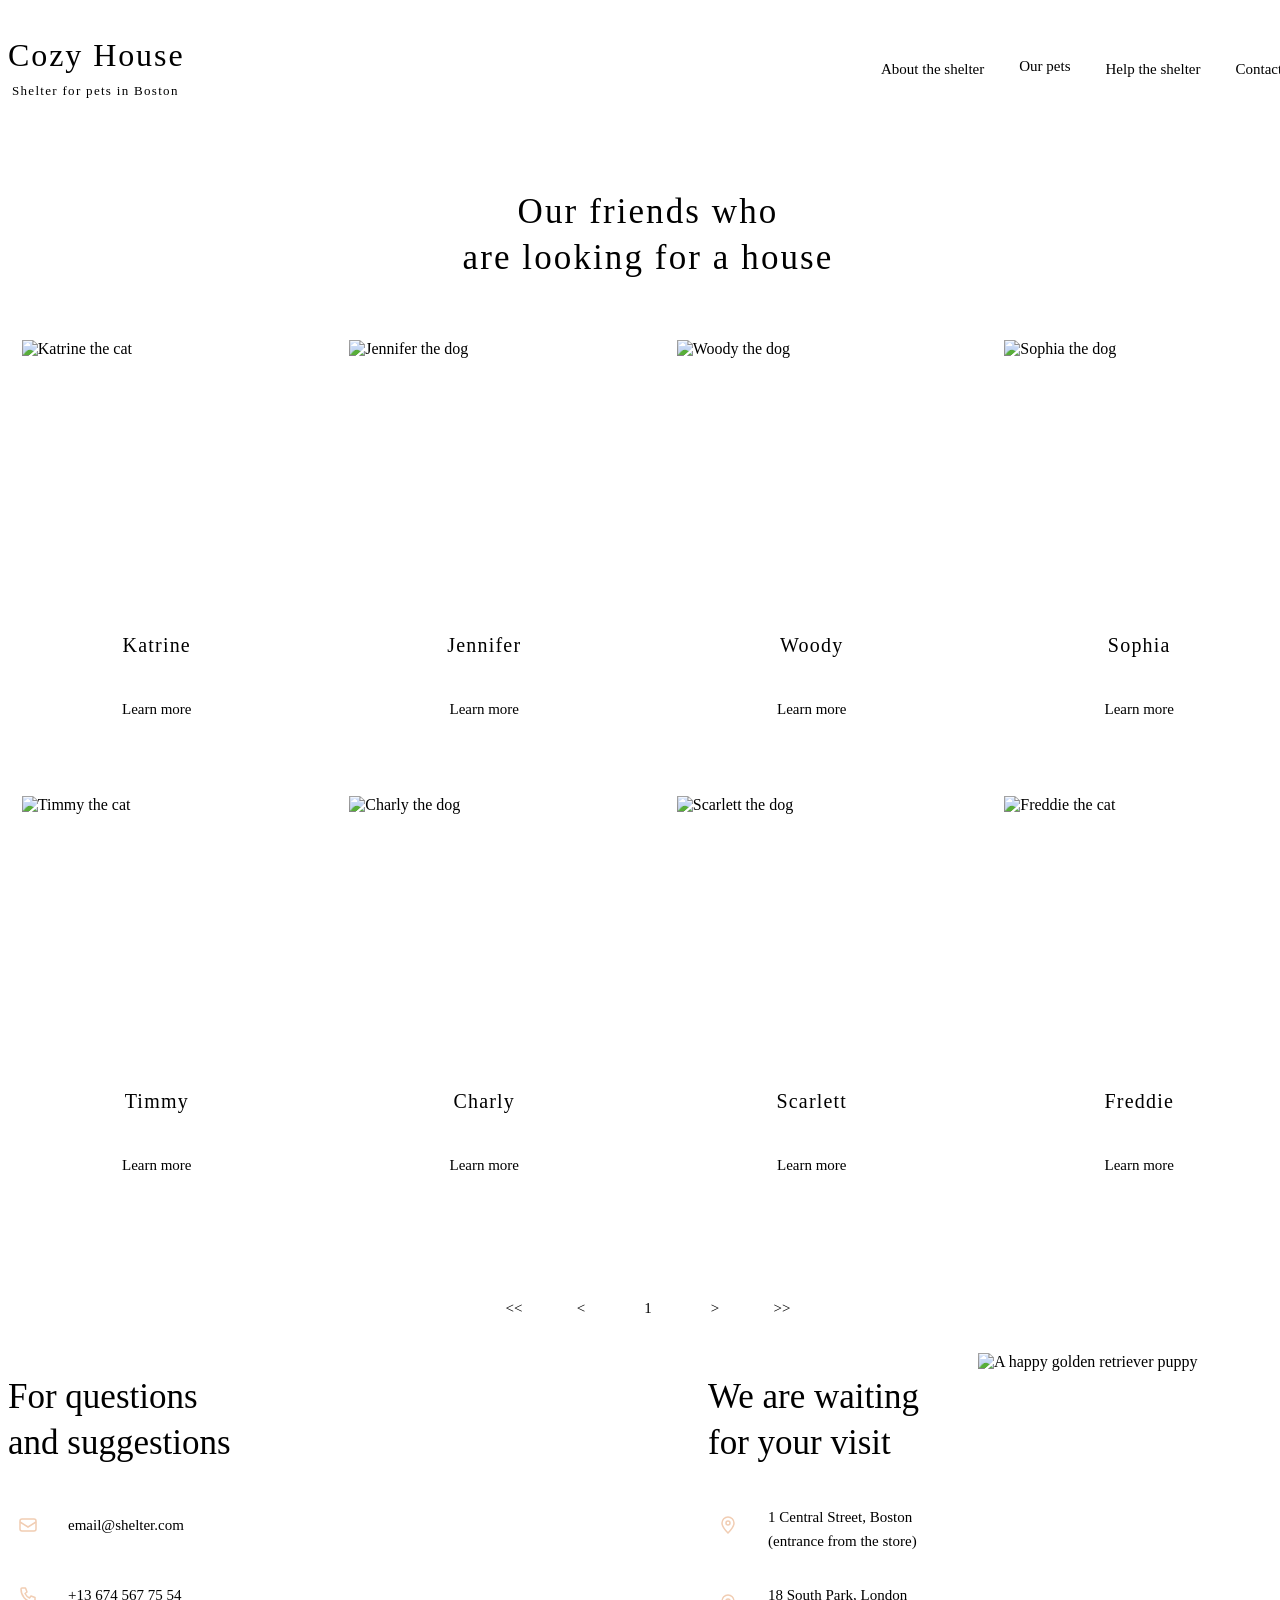
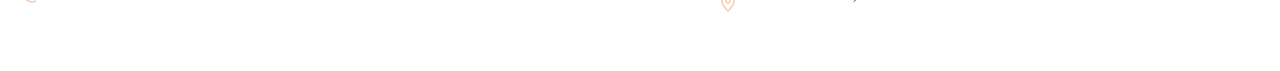
==== pets.html @ 07559bda "add main page and styles" ====
<!DOCTYPE html>
<html lang="en">
<head>
    <meta charset="UTF-8">
    <meta name="viewport" content="width=device-width, initial-scale=1.0">
    <title>Our Pets — Cozy House Shelter</title>
    <link rel="icon" type="image/svg+xml" href="favicon/favicon.svg">
    <link rel="stylesheet" href="css/main.css">
    <link rel="stylesheet" href="css/pets-page.css">
</head>
<body class="pets-page">

    <!-- HEADER (light style, static) -->
    <header class="header header--light header--static" id="top">
        <div class="container header__container">
            <a href="index.html" class="logo" aria-label="Cozy House — home">
                <span class="logo__title">Cozy House</span>
                <span class="logo__subtitle">Shelter for pets in Boston</span>
            </a>
            <nav>
                <ul class="nav__list">
                    <li><a href="index.html" class="nav__link">About the shelter</a></li>
                    <li><a href="#" class="nav__link nav__link--active" aria-current="page">Our pets</a></li>
                    <li><a href="index.html#help" class="nav__link">Help the shelter</a></li>
                    <li><a href="#footer" class="nav__link">Contacts</a></li>
                </ul>
            </nav>
        </div>
    </header>

    <main>

        <!-- OUR FRIENDS (grid + pagination) -->
        <section class="friends friends--page" id="friends">
            <div class="container">
                <h1 class="friends__title">Our friends who<br>are looking for a house</h1>

                <div class="friends__grid">

                    <div class="card">
                        <div class="card__image">
                            <img src="img/animals/katrine.png" alt="Katrine the cat" width="270" height="270">
                        </div>
                        <div class="card__body">
                            <h2 class="card__name">Katrine</h2>
                            <button class="btn card__btn" type="button">Learn more</button>
                        </div>
                    </div>

                    <div class="card">
                        <div class="card__image">
                            <img src="img/animals/jennifer.png" alt="Jennifer the dog" width="270" height="270">
                        </div>
                        <div class="card__body">
                            <h2 class="card__name">Jennifer</h2>
                            <button class="btn card__btn" type="button">Learn more</button>
                        </div>
                    </div>

                    <div class="card">
                        <div class="card__image">
                            <img src="img/animals/woody.png" alt="Woody the dog" width="270" height="270">
                        </div>
                        <div class="card__body">
                            <h2 class="card__name">Woody</h2>
                            <button class="btn card__btn" type="button">Learn more</button>
                        </div>
                    </div>

                    <div class="card">
                        <div class="card__image">
                            <img src="img/animals/sophia.png" alt="Sophia the dog" width="270" height="270">
                        </div>
                        <div class="card__body">
                            <h2 class="card__name">Sophia</h2>
                            <button class="btn card__btn" type="button">Learn more</button>
                        </div>
                    </div>

                    <div class="card">
                        <div class="card__image">
                            <img src="img/animals/timmy.png" alt="Timmy the cat" width="270" height="270">
                        </div>
                        <div class="card__body">
                            <h2 class="card__name">Timmy</h2>
                            <button class="btn card__btn" type="button">Learn more</button>
                        </div>
                    </div>

                    <div class="card">
                        <div class="card__image">
                            <img src="img/animals/charly.png" alt="Charly the dog" width="270" height="270">
                        </div>
                        <div class="card__body">
                            <h2 class="card__name">Charly</h2>
                            <button class="btn card__btn" type="button">Learn more</button>
                        </div>
                    </div>

                    <div class="card">
                        <div class="card__image">
                            <img src="img/animals/scarlett.png" alt="Scarlett the dog" width="270" height="270">
                        </div>
                        <div class="card__body">
                            <h2 class="card__name">Scarlett</h2>
                            <button class="btn card__btn" type="button">Learn more</button>
                        </div>
                    </div>

                    <div class="card">
                        <div class="card__image">
                            <img src="img/animals/freddie.png" alt="Freddie the cat" width="270" height="270">
                        </div>
                        <div class="card__body">
                            <h2 class="card__name">Freddie</h2>
                            <button class="btn card__btn" type="button">Learn more</button>
                        </div>
                    </div>

                </div>

                <!-- PAGINATION -->
                <div class="pagination" role="navigation" aria-label="Pagination">
                    <button class="pagination__btn pagination__btn--disabled" type="button" aria-label="First page">&lt;&lt;</button>
                    <button class="pagination__btn pagination__btn--disabled" type="button" aria-label="Previous page">&lt;</button>
                    <button class="pagination__btn pagination__btn--active" type="button" aria-label="Page 1" aria-current="page">1</button>
                    <button class="pagination__btn" type="button" aria-label="Next page">&gt;</button>
                    <button class="pagination__btn" type="button" aria-label="Last page">&gt;&gt;</button>
                </div>

            </div>
        </section>

    </main>

    <!-- FOOTER -->
    <footer class="footer" id="footer">
        <div class="container footer__container">

            <div class="footer__section">
                <h2 class="footer__title">For questions<br>and suggestions</h2>
                <div class="footer__contacts">
                    <a href="mailto:email@shelter.com" class="footer__contact">
                        <span class="footer__contact-icon">
                            <svg viewBox="0 0 20 20" fill="none" xmlns="http://www.w3.org/2000/svg" aria-hidden="true">
                                <rect x="2" y="4" width="16" height="12" rx="2" stroke="#F1CDB3" stroke-width="1.5"/>
                                <path d="M2 7l8 5 8-5" stroke="#F1CDB3" stroke-width="1.5"/>
                            </svg>
                        </span>
                        <span class="footer__contact-text">email@shelter.com</span>
                    </a>
                    <a href="tel:+136745677554" class="footer__contact">
                        <span class="footer__contact-icon">
                            <svg viewBox="0 0 20 20" fill="none" xmlns="http://www.w3.org/2000/svg" aria-hidden="true">
                                <path d="M4 3h3.5l1.5 4-2 1.5c1 2 2.5 3.5 4.5 4.5L13 11l4 1.5V16c0 .5-.5 1-1 1C7 17 3 10 3 4c0-.5.5-1 1-1z" stroke="#F1CDB3" stroke-width="1.5" stroke-linejoin="round"/>
                            </svg>
                        </span>
                        <span class="footer__contact-text">+13 674 567 75 54</span>
                    </a>
                </div>
            </div>

            <div class="footer__section">
                <h2 class="footer__title">We are waiting<br>for your visit</h2>
                <div class="footer__locations">
                    <a href="https://maps.google.com/?q=1+Central+Street+Boston" target="_blank" rel="noopener noreferrer" class="footer__location">
                        <span class="footer__contact-icon">
                            <svg viewBox="0 0 20 20" fill="none" xmlns="http://www.w3.org/2000/svg" aria-hidden="true">
                                <path d="M10 2a6 6 0 0 1 6 6c0 4-6 10-6 10S4 12 4 8a6 6 0 0 1 6-6z" stroke="#F1CDB3" stroke-width="1.5"/>
                                <circle cx="10" cy="8" r="2" stroke="#F1CDB3" stroke-width="1.5"/>
                            </svg>
                        </span>
                        <span class="footer__contact-text">1 Central Street, Boston<br>(entrance from the store)</span>
                    </a>
                    <a href="https://maps.google.com/?q=18+South+Park+London" target="_blank" rel="noopener noreferrer" class="footer__location">
                        <span class="footer__contact-icon">
                            <svg viewBox="0 0 20 20" fill="none" xmlns="http://www.w3.org/2000/svg" aria-hidden="true">
                                <path d="M10 2a6 6 0 0 1 6 6c0 4-6 10-6 10S4 12 4 8a6 6 0 0 1 6-6z" stroke="#F1CDB3" stroke-width="1.5"/>
                                <circle cx="10" cy="8" r="2" stroke="#F1CDB3" stroke-width="1.5"/>
                            </svg>
                        </span>
                        <span class="footer__contact-text">18 South Park, London</span>
                    </a>
                </div>
            </div>

        </div>

        <div class="footer__image">
            <img src="img/animals/footer-dog.png" alt="A happy golden retriever puppy" width="310" height="310">
        </div>
    </footer>

    <script src="js/main.js"></script>
</body>
</html>
---- css/main.css ----
@import url("libs/normalize.css");
@import url("libs/variables.css");
@import url("blocks/header.css");
@import url("blocks/footer.css");
@import url("blocks/about.css");
@import url("blocks/promo.css");
@import url("blocks/help.css");
@import url("blocks/pets.css");

/* Base */
*,
*::before,
*::after {
    box-sizing: border-box;
}

body {
    font-family: var(--font-family);
    background-color: var(--color-light-xl);
    color: var(--color-dark-xl);
    min-width: 1280px;
}

.container {
    width: var(--container-width);
    margin: 0 auto;
    padding: 0 var(--container-padding);
}

img {
    display: block;
    max-width: 100%;
}

a {
    text-decoration: none;
    color: inherit;
}

ul {
    list-style: none;
    margin: 0;
    padding: 0;
}

h1, h2, h3, h4, h5, h6 {
    margin: 0;
}

p {
    margin: 0;
}

.btn {
    display: inline-flex;
    align-items: center;
    justify-content: center;
    padding: 15px 45px;
    border-radius: 100px;
    border: 2px solid var(--color-primary);
    background-color: transparent;
    font-family: var(--font-family);
    font-size: 15px;
    line-height: 160%;
    color: var(--color-dark-xl);
    cursor: pointer;
    transition: background-color 0.3s, color 0.3s;
    white-space: nowrap;
}

.btn:hover {
    background-color: var(--color-primary-light);
}

.btn:active {
    background-color: var(--color-primary);
}

.btn--filled {
    background-color: var(--color-primary);
    color: var(--color-dark-xl);
}

.btn--filled:hover {
    background-color: var(--color-primary-light);
}

.btn--filled:active {
    background-color: var(--color-primary);
}
---- css/pets-page.css ----
/* Pets page: header is static, not fixed */
.header--static {
    position: static;
    top: auto;
    background-color: var(--color-light-xl);
    padding: 30px 0;
    border-bottom: 1px solid var(--color-light-l);
}

/* On pets page logo subtitle is dark */
.header--static .logo__subtitle {
    color: var(--color-dark-l);
}

/* Friends section top padding adjusted (no offset for fixed header) */
.friends--page {
    padding-top: 60px;
}

/* 4-column grid for pets page */
.friends__grid .card {
    width: 100%;
}
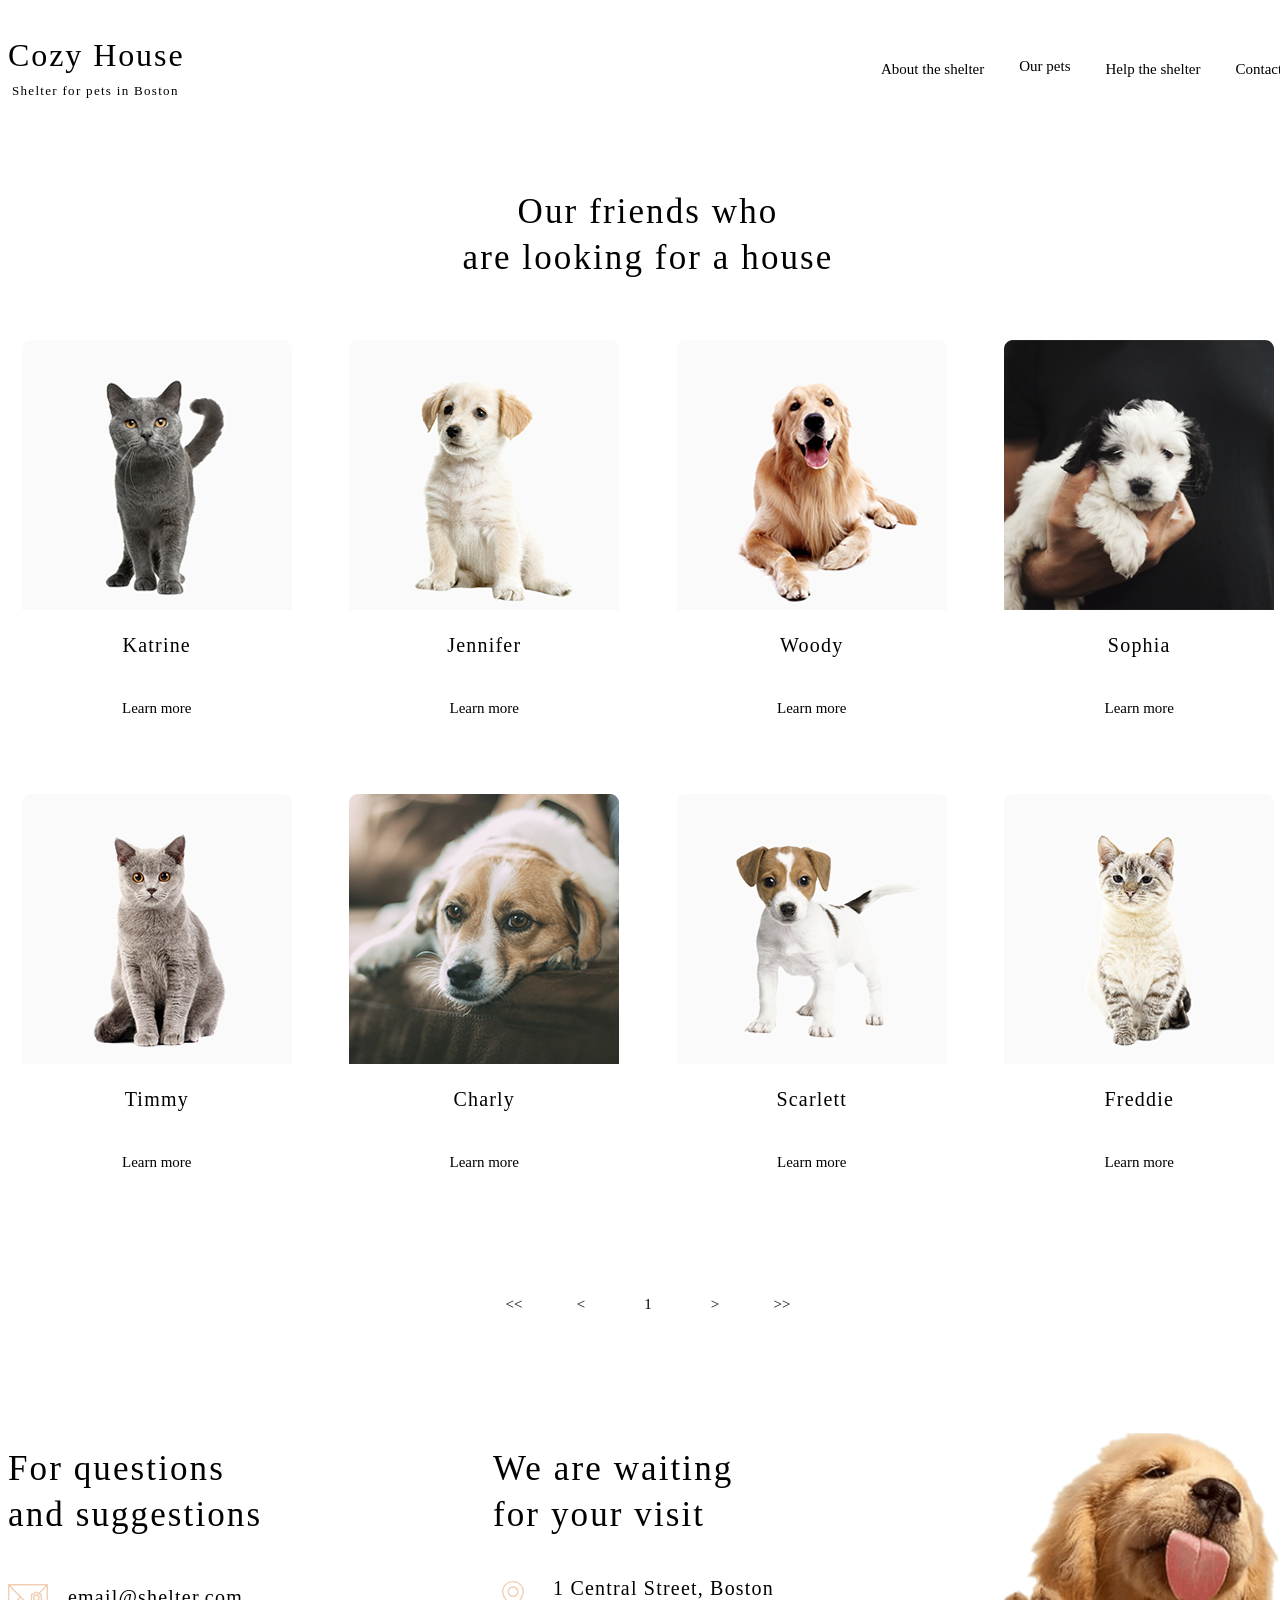
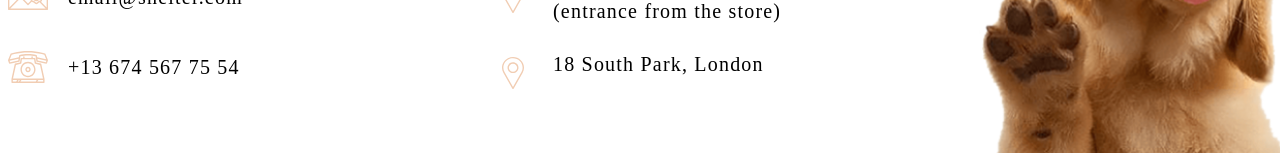
==== commit 029151ee: "add main pet page and styles" ====
--- a/pets.html
+++ b/pets.html
@@ -10,7 +10,6 @@
 </head>
 <body class="pets-page">
 
-    <!-- HEADER (light style, static) -->
     <header class="header header--light header--static" id="top">
         <div class="container header__container">
             <a href="index.html" class="logo" aria-label="Cozy House — home">
@@ -39,7 +38,7 @@
 
                     <div class="card">
                         <div class="card__image">
-                            <img src="img/animals/katrine.png" alt="Katrine the cat" width="270" height="270">
+                            <img src="img/animals/pets-katrine.png" alt="Katrine the cat" width="270" height="270">
                         </div>
                         <div class="card__body">
                             <h2 class="card__name">Katrine</h2>
@@ -49,7 +48,7 @@
 
                     <div class="card">
                         <div class="card__image">
-                            <img src="img/animals/jennifer.png" alt="Jennifer the dog" width="270" height="270">
+                            <img src="img/animals/pets-jennifer.png" alt="Jennifer the dog" width="270" height="270">
                         </div>
                         <div class="card__body">
                             <h2 class="card__name">Jennifer</h2>
@@ -59,7 +58,7 @@
 
                     <div class="card">
                         <div class="card__image">
-                            <img src="img/animals/woody.png" alt="Woody the dog" width="270" height="270">
+                            <img src="img/animals/pets-woody.png" alt="Woody the dog" width="270" height="270">
                         </div>
                         <div class="card__body">
                             <h2 class="card__name">Woody</h2>
@@ -69,7 +68,7 @@
 
                     <div class="card">
                         <div class="card__image">
-                            <img src="img/animals/sophia.png" alt="Sophia the dog" width="270" height="270">
+                            <img src="img/animals/pets-sophia.png" alt="Sophia the dog" width="270" height="270">
                         </div>
                         <div class="card__body">
                             <h2 class="card__name">Sophia</h2>
@@ -79,7 +78,7 @@
 
                     <div class="card">
                         <div class="card__image">
-                            <img src="img/animals/timmy.png" alt="Timmy the cat" width="270" height="270">
+                            <img src="img/animals/pets-timmy.png" alt="Timmy the cat" width="270" height="270">
                         </div>
                         <div class="card__body">
                             <h2 class="card__name">Timmy</h2>
@@ -89,7 +88,7 @@
 
                     <div class="card">
                         <div class="card__image">
-                            <img src="img/animals/charly.png" alt="Charly the dog" width="270" height="270">
+                            <img src="img/animals/pets-charly.png" alt="Charly the dog" width="270" height="270">
                         </div>
                         <div class="card__body">
                             <h2 class="card__name">Charly</h2>
@@ -99,7 +98,7 @@
 
                     <div class="card">
                         <div class="card__image">
-                            <img src="img/animals/scarlett.png" alt="Scarlett the dog" width="270" height="270">
+                            <img src="img/animals/pets-scarlet.png" alt="Scarlett the dog" width="270" height="270">
                         </div>
                         <div class="card__body">
                             <h2 class="card__name">Scarlett</h2>
@@ -109,7 +108,7 @@
 
                     <div class="card">
                         <div class="card__image">
-                            <img src="img/animals/freddie.png" alt="Freddie the cat" width="270" height="270">
+                            <img src="img/animals/pets-freddiepng.png" alt="Freddie the cat" width="270" height="270">
                         </div>
                         <div class="card__body">
                             <h2 class="card__name">Freddie</h2>
@@ -119,7 +118,7 @@
 
                 </div>
 
-                <!-- PAGINATION -->
+
                 <div class="pagination" role="navigation" aria-label="Pagination">
                     <button class="pagination__btn pagination__btn--disabled" type="button" aria-label="First page">&lt;&lt;</button>
                     <button class="pagination__btn pagination__btn--disabled" type="button" aria-label="Previous page">&lt;</button>
@@ -133,7 +132,7 @@
 
     </main>
 
-    <!-- FOOTER -->
+   
     <footer class="footer" id="footer">
         <div class="container footer__container">
 
@@ -142,17 +141,34 @@
                 <div class="footer__contacts">
                     <a href="mailto:email@shelter.com" class="footer__contact">
                         <span class="footer__contact-icon">
-                            <svg viewBox="0 0 20 20" fill="none" xmlns="http://www.w3.org/2000/svg" aria-hidden="true">
-                                <rect x="2" y="4" width="16" height="12" rx="2" stroke="#F1CDB3" stroke-width="1.5"/>
-                                <path d="M2 7l8 5 8-5" stroke="#F1CDB3" stroke-width="1.5"/>
+                            <svg width="40" height="26" viewBox="0 0 40 26" fill="none"
+                                xmlns="http://www.w3.org/2000/svg">
+                                <path
+                                    d="M39.315 0H0.684964C0.5033 0 0.329077 0.0732456 0.200621 0.203625C0.0721657 0.334003 0 0.510836 0 0.695219V25.3048C0 25.4892 0.0721657 25.666 0.200621 25.7964C0.329077 25.9268 0.5033 26 0.684964 26H39.315C39.4967 26 39.6709 25.9268 39.7994 25.7964C39.9278 25.666 40 25.4892 40 25.3048V0.695219C40 0.510836 39.9278 0.334003 39.7994 0.203625C39.6709 0.0732456 39.4967 0 39.315 0ZM32.5774 15.0331C32.6846 15.5259 32.7954 16.0355 32.6513 16.2882C32.4966 16.5596 31.9966 16.7173 31.5131 16.8699C31.1316 16.9902 30.7373 17.1147 30.3857 17.3212C30.0461 17.5206 29.7523 17.8001 29.4683 18.0704C29.0772 18.4426 28.7079 18.794 28.374 18.794C28.04 18.794 27.6706 18.4425 27.2797 18.0704C26.9956 17.8001 26.7018 17.5205 26.3622 17.3212C26.0107 17.1147 25.6163 16.9903 25.2348 16.8699C24.7513 16.7173 24.2513 16.5596 24.0967 16.2882C23.9526 16.0355 24.0633 15.5259 24.1705 15.0331C24.2584 14.6285 24.3493 14.2103 24.3493 13.7821C24.3493 13.354 24.2584 12.9356 24.1705 12.5311C24.0633 12.0383 23.9526 11.5288 24.0967 11.2759C24.2513 11.0046 24.7513 10.8468 25.2348 10.6942C25.6163 10.5739 26.0107 10.4494 26.3622 10.243C26.7018 10.0435 26.9956 9.76403 27.2797 9.49373C27.6706 9.12165 28.04 8.77015 28.374 8.77015C28.7079 8.77015 29.0773 9.12165 29.4683 9.49373C29.7523 9.76403 30.0461 10.0435 30.3857 10.243C30.7373 10.4493 31.1316 10.5738 31.5131 10.6941C31.9966 10.8467 32.4966 11.0045 32.6512 11.2758C32.7954 11.5286 32.6846 12.0381 32.5774 12.5309C32.4895 12.9354 32.3986 13.3537 32.3986 13.7819C32.3986 14.2102 32.4895 14.6286 32.5774 15.0331ZM30.5975 8.66076C30.5345 8.60237 30.4705 8.54156 30.4053 8.47955C29.8904 7.98955 29.2497 7.3798 28.374 7.3798C27.4982 7.3798 26.8575 7.98955 26.3426 8.47955C26.1045 8.70609 25.8796 8.92013 25.6761 9.03961C25.4574 9.168 25.1518 9.26449 24.8281 9.36655C24.1276 9.58763 23.3336 9.8381 22.9109 10.5797C22.5001 11.3004 22.6768 12.1134 22.8328 12.8307C22.9081 13.1777 22.9794 13.5055 22.9794 13.7821C22.9794 14.0587 22.9081 14.3866 22.8328 14.7336C22.6975 15.3556 22.5473 16.0496 22.7775 16.693L19.9997 19.5464L2.32449 1.39044H37.6748L30.5975 8.66076ZM11.7007 13L1.36993 23.6116V2.38812L11.7007 13ZM12.6635 13.989L19.5124 21.0242C19.5761 21.0896 19.6519 21.1416 19.7356 21.177C19.8192 21.2125 19.9089 21.2308 19.9996 21.2308C20.0902 21.2308 20.18 21.2125 20.2636 21.177C20.3472 21.1416 20.4231 21.0896 20.4868 21.0242L23.6841 17.7398C24.044 17.9494 24.4495 18.0781 24.8281 18.1976C25.1518 18.2997 25.4575 18.3962 25.6761 18.5245C25.8796 18.644 26.1044 18.8581 26.3426 19.0846C26.8575 19.5746 27.4982 20.1844 28.374 20.1844C29.2496 20.1844 29.8904 19.5746 30.4053 19.0846C30.6434 18.858 30.8682 18.644 31.0718 18.5244C31.2043 18.4466 31.3691 18.3806 31.5502 18.3179L37.675 24.6094H2.32431L12.6635 13.989ZM32.9664 17.7946C33.3117 17.6108 33.6223 17.3612 33.8371 16.9846C34.2479 16.2639 34.0711 15.4508 33.9151 14.7336C33.8398 14.3866 33.7686 14.0587 33.7686 13.7821C33.7686 13.5055 33.8398 13.1777 33.9151 12.8307C34.0711 12.1134 34.2479 11.3005 33.837 10.5797C33.4142 9.8381 32.6203 9.58763 31.9197 9.36655L31.8559 9.34634L38.6301 2.38738V23.6122L32.9664 17.7946Z"
+                                    fill="#F1CDB3" />
+                                <path
+                                    d="M28.374 10.2424C26.451 10.2424 24.8865 11.8302 24.8865 13.782C24.8865 15.7337 26.451 17.3215 28.374 17.3215C30.297 17.3215 31.8614 15.7337 31.8614 13.782C31.8614 11.8302 30.2969 10.2424 28.374 10.2424ZM28.374 15.9311C27.2064 15.9311 26.2564 14.967 26.2564 13.782C26.2564 12.5969 27.2063 11.6328 28.374 11.6328C29.5416 11.6328 30.4915 12.5969 30.4915 13.782C30.4915 14.967 29.5415 15.9311 28.374 15.9311Z"
+                                    fill="#F1CDB3" />
                             </svg>
                         </span>
                         <span class="footer__contact-text">email@shelter.com</span>
                     </a>
                     <a href="tel:+136745677554" class="footer__contact">
                         <span class="footer__contact-icon">
-                            <svg viewBox="0 0 20 20" fill="none" xmlns="http://www.w3.org/2000/svg" aria-hidden="true">
-                                <path d="M4 3h3.5l1.5 4-2 1.5c1 2 2.5 3.5 4.5 4.5L13 11l4 1.5V16c0 .5-.5 1-1 1C7 17 3 10 3 4c0-.5.5-1 1-1z" stroke="#F1CDB3" stroke-width="1.5" stroke-linejoin="round"/>
+                            <svg width="40" height="32" viewBox="0 0 40 32" fill="none"
+                                xmlns="http://www.w3.org/2000/svg">
+                                <path
+                                    d="M39.9461 8.89543L37.5102 2.9049C37.4685 2.80251 37.4043 2.71139 37.3226 2.63868C37.2408 2.56598 37.1437 2.51367 37.0389 2.48585L34.111 1.70799C25.5388 -0.569376 14.4609 -0.569281 5.88906 1.70799L2.96105 2.48585C2.85626 2.51367 2.75918 2.56598 2.67743 2.63868C2.59568 2.71139 2.53147 2.80251 2.48984 2.9049L0.0539764 8.89543C-0.0131281 9.06038 -0.0178273 9.24503 0.0407965 9.41333L1.01509 12.2089C1.07166 12.3713 1.18339 12.5075 1.32986 12.5925C1.47633 12.6775 1.64776 12.7056 1.8128 12.6717L11.0692 10.7747C11.2084 10.7462 11.3359 10.675 11.4348 10.5706C11.5337 10.4661 11.5993 10.3334 11.623 10.19L12.4245 5.32594C16.8365 4.18994 23.1635 4.18994 27.5753 5.32594L28.3769 10.19C28.4006 10.3335 28.4662 10.4663 28.5651 10.5707C28.664 10.6751 28.7915 10.7463 28.9307 10.7748L38.187 12.6718C38.3521 12.7056 38.5234 12.6774 38.6699 12.5924C38.8164 12.5075 38.9281 12.3714 38.9848 12.209L39.9592 9.41343C40.0178 9.2451 40.0131 9.06043 39.9461 8.89543ZM2.13193 11.1412L1.63183 9.70624L10.5973 7.78606L10.321 9.46295L2.13193 11.1412ZM11.6222 4.0568C11.4935 4.09314 11.3777 4.16636 11.2883 4.26784C11.1989 4.36933 11.1396 4.49486 11.1174 4.62969L10.848 6.26453L1.85991 8.1896L3.65015 3.78707L6.2409 3.09877C14.5991 0.878304 25.4007 0.878208 33.7593 3.09877L36.35 3.78707L38.1403 8.1896L29.1522 6.26453L28.8828 4.62969C28.8606 4.49487 28.8013 4.36936 28.7119 4.26788C28.6224 4.1664 28.5066 4.09318 28.378 4.0568C23.6016 2.70615 16.3984 2.70615 11.6222 4.0568ZM37.8681 11.1412L29.6792 9.46295L29.4028 7.78606L38.3682 9.70624L37.8681 11.1412Z"
+                                    fill="#F1CDB3" />
+                                <path
+                                    d="M33.2901 13.1186C33.261 12.9842 33.1948 12.8612 33.0995 12.7643C33.0041 12.6673 32.8836 12.6005 32.7522 12.5717L27.9776 11.526L27.3764 7.51395C27.351 7.34431 27.2672 7.18959 27.1401 7.07781C27.013 6.96603 26.851 6.90458 26.6835 6.90458H24.814V5.96398C24.814 5.56724 24.5002 5.2456 24.1129 5.2456C23.7257 5.2456 23.4119 5.56724 23.4119 5.96398V6.90458H16.5882V5.96398C16.5882 5.56724 16.2744 5.2456 15.8871 5.2456C15.4999 5.2456 15.1861 5.56724 15.1861 5.96398V6.90458H13.3166C13.1491 6.90458 12.9871 6.96603 12.86 7.07781C12.7329 7.18959 12.6491 7.34431 12.6237 7.51395L12.0224 11.526L7.24791 12.5717C7.11654 12.6005 6.996 12.6673 6.90063 12.7643C6.80527 12.8612 6.73908 12.9842 6.70996 13.1186L3.46796 28.0878C3.45692 28.1389 3.45134 28.1911 3.45132 28.2434V31.2816C3.45132 31.4721 3.52519 31.6549 3.65666 31.7896C3.78814 31.9243 3.96645 32 4.15239 32H35.8477C36.0336 32 36.212 31.9243 36.3434 31.7896C36.4749 31.6549 36.5488 31.4721 36.5488 31.2816V28.2434C36.5488 28.1911 36.5432 28.1389 36.5321 28.0878L33.2901 13.1186ZM7.98131 13.8802L12.7885 12.8273C12.9276 12.7968 13.0544 12.7238 13.152 12.6178C13.2496 12.5118 13.3134 12.3779 13.335 12.2338L13.9183 8.34134H26.0819L26.6651 12.2338C26.6867 12.3779 26.7505 12.5118 26.8481 12.6178C26.9457 12.7238 27.0725 12.7968 27.2115 12.8273L32.0189 13.8802L34.9741 27.5251H5.0261L7.98131 13.8802ZM11.7966 28.9618L10.8935 30.5632H9.82782L10.7309 28.9618H11.7966ZM13.416 28.9618H28.6721L27.769 30.5632H12.513L13.416 28.9618ZM4.85345 28.9618H9.11142L8.20836 30.5632H4.85345V28.9618ZM29.3885 30.5632L30.2916 28.9618H35.1466V30.5632H29.3885Z"
+                                    fill="#F1CDB3" />
+                                <path
+                                    d="M20 26.1606C24.1492 26.1606 27.5248 22.7016 27.5248 18.45C27.5248 14.1983 24.1492 10.7393 20 10.7393C15.8509 10.7393 12.4753 14.1983 12.4753 18.45C12.4753 22.7016 15.8509 26.1606 20 26.1606ZM20 12.1761C23.3761 12.1761 26.1227 14.9905 26.1227 18.45C26.1227 21.9094 23.3761 24.7238 20 24.7238C16.624 24.7238 13.8774 21.9094 13.8774 18.45C13.8774 14.9905 16.624 12.1761 20 12.1761Z"
+                                    fill="#F1CDB3" />
+                                <path
+                                    d="M20 21.1847C21.4717 21.1847 22.6691 19.9578 22.6691 18.4497C22.6691 16.9416 21.4717 15.7147 20 15.7147C18.5283 15.7147 17.3309 16.9416 17.3309 18.4497C17.3309 19.9578 18.5283 21.1847 20 21.1847ZM20 17.1514C20.6987 17.1514 21.267 17.7338 21.267 18.4497C21.267 19.1656 20.6987 19.7479 20 19.7479C19.3014 19.7479 18.733 19.1656 18.733 18.4497C18.733 17.7339 19.3014 17.1514 20 17.1514Z"
+                                    fill="#F1CDB3" />
                             </svg>
                         </span>
                         <span class="footer__contact-text">+13 674 567 75 54</span>
@@ -163,32 +179,44 @@
             <div class="footer__section">
                 <h2 class="footer__title">We are waiting<br>for your visit</h2>
                 <div class="footer__locations">
-                    <a href="https://maps.google.com/?q=1+Central+Street+Boston" target="_blank" rel="noopener noreferrer" class="footer__location">
-                        <span class="footer__contact-icon">
-                            <svg viewBox="0 0 20 20" fill="none" xmlns="http://www.w3.org/2000/svg" aria-hidden="true">
-                                <path d="M10 2a6 6 0 0 1 6 6c0 4-6 10-6 10S4 12 4 8a6 6 0 0 1 6-6z" stroke="#F1CDB3" stroke-width="1.5"/>
-                                <circle cx="10" cy="8" r="2" stroke="#F1CDB3" stroke-width="1.5"/>
+                    <a href="https://maps.google.com/?q=1+Central+Street+Boston" target="_blank"
+                        rel="noopener noreferrer" class="footer__location">
+                        <span class="footer__contact-icon">
+                            <svg width="22" height="32" viewBox="0 0 22 32" fill="none"
+                                xmlns="http://www.w3.org/2000/svg">
+                                <path
+                                    d="M11 0C4.93471 0 0 4.78519 0 10.6667C0 12.4323 0.455231 14.1829 1.32064 15.7357L10.3985 31.6562C10.5193 31.8685 10.7496 32 11 32C11.2504 32 11.4807 31.8685 11.6015 31.6562L20.6827 15.7304C21.5448 14.1829 22 12.4323 22 10.6666C22 4.78519 17.0653 0 11 0ZM19.4762 15.0905L11 29.9557L2.52714 15.0964C1.77317 13.7435 1.37504 12.2116 1.37504 10.6667C1.37504 5.52019 5.69275 1.33337 11 1.33337C16.3073 1.33337 20.625 5.52025 20.625 10.6667C20.625 12.2116 20.2268 13.7435 19.4762 15.0905Z"
+                                    fill="#F1CDB3" />
+                                <path
+                                    d="M11 5.33329C7.96737 5.33329 5.50005 7.72585 5.50005 10.6666C5.50005 13.6074 7.96737 16 11 16C14.0327 16 16.5 13.6074 16.5 10.6667C16.5 7.72592 14.0327 5.33329 11 5.33329ZM11 14.6667C8.72534 14.6667 6.87502 12.8724 6.87502 10.6667C6.87502 8.46092 8.72534 6.66667 11 6.66667C13.2747 6.66667 15.125 8.46092 15.125 10.6667C15.125 12.8724 13.2747 14.6667 11 14.6667Z"
+                                    fill="#F1CDB3" />
                             </svg>
                         </span>
                         <span class="footer__contact-text">1 Central Street, Boston<br>(entrance from the store)</span>
                     </a>
-                    <a href="https://maps.google.com/?q=18+South+Park+London" target="_blank" rel="noopener noreferrer" class="footer__location">
-                        <span class="footer__contact-icon">
-                            <svg viewBox="0 0 20 20" fill="none" xmlns="http://www.w3.org/2000/svg" aria-hidden="true">
-                                <path d="M10 2a6 6 0 0 1 6 6c0 4-6 10-6 10S4 12 4 8a6 6 0 0 1 6-6z" stroke="#F1CDB3" stroke-width="1.5"/>
-                                <circle cx="10" cy="8" r="2" stroke="#F1CDB3" stroke-width="1.5"/>
+                    <a href="https://maps.google.com/?q=18+South+Park+London" target="_blank" rel="noopener noreferrer"
+                        class="footer__location">
+                        <span class="footer__contact-icon">
+                            <svg width="22" height="32" viewBox="0 0 22 32" fill="none"
+                                xmlns="http://www.w3.org/2000/svg">
+                                <path
+                                    d="M11 0C4.93471 0 0 4.78519 0 10.6667C0 12.4323 0.455231 14.1829 1.32064 15.7357L10.3985 31.6562C10.5193 31.8685 10.7496 32 11 32C11.2504 32 11.4807 31.8685 11.6015 31.6562L20.6827 15.7304C21.5448 14.1829 22 12.4323 22 10.6666C22 4.78519 17.0653 0 11 0ZM19.4762 15.0905L11 29.9557L2.52714 15.0964C1.77317 13.7435 1.37504 12.2116 1.37504 10.6667C1.37504 5.52019 5.69275 1.33337 11 1.33337C16.3073 1.33337 20.625 5.52025 20.625 10.6667C20.625 12.2116 20.2268 13.7435 19.4762 15.0905Z"
+                                    fill="#F1CDB3" />
+                                <path
+                                    d="M11 5.33329C7.96737 5.33329 5.50005 7.72585 5.50005 10.6666C5.50005 13.6074 7.96737 16 11 16C14.0327 16 16.5 13.6074 16.5 10.6667C16.5 7.72592 14.0327 5.33329 11 5.33329ZM11 14.6667C8.72534 14.6667 6.87502 12.8724 6.87502 10.6667C6.87502 8.46092 8.72534 6.66667 11 6.66667C13.2747 6.66667 15.125 8.46092 15.125 10.6667C15.125 12.8724 13.2747 14.6667 11 14.6667Z"
+                                    fill="#F1CDB3" />
                             </svg>
                         </span>
                         <span class="footer__contact-text">18 South Park, London</span>
                     </a>
                 </div>
             </div>
-
+            <div class="footer__image">
+                <img src="img/animals/footer-puppy.png" alt="A happy golden retriever puppy" width="300" height="310">
+            </div>
         </div>
 
-        <div class="footer__image">
-            <img src="img/animals/footer-dog.png" alt="A happy golden retriever puppy" width="310" height="310">
-        </div>
+
     </footer>
 
     <script src="js/main.js"></script>
--- a/css/pets-page.css
+++ b/css/pets-page.css
@@ -1,4 +1,3 @@
-/* Pets page: header is static, not fixed */
 .header--static {
     position: static;
     top: auto;
@@ -7,17 +6,21 @@
     border-bottom: 1px solid var(--color-light-l);
 }
 
-/* On pets page logo subtitle is dark */
+
 .header--static .logo__subtitle {
     color: var(--color-dark-l);
 }
 
-/* Friends section top padding adjusted (no offset for fixed header) */
+
 .friends--page {
     padding-top: 60px;
 }
 
-/* 4-column grid for pets page */
 .friends__grid .card {
     width: 100%;
 }
+
+.card__btn {
+    width: 187px;
+    height: 52px;
+}
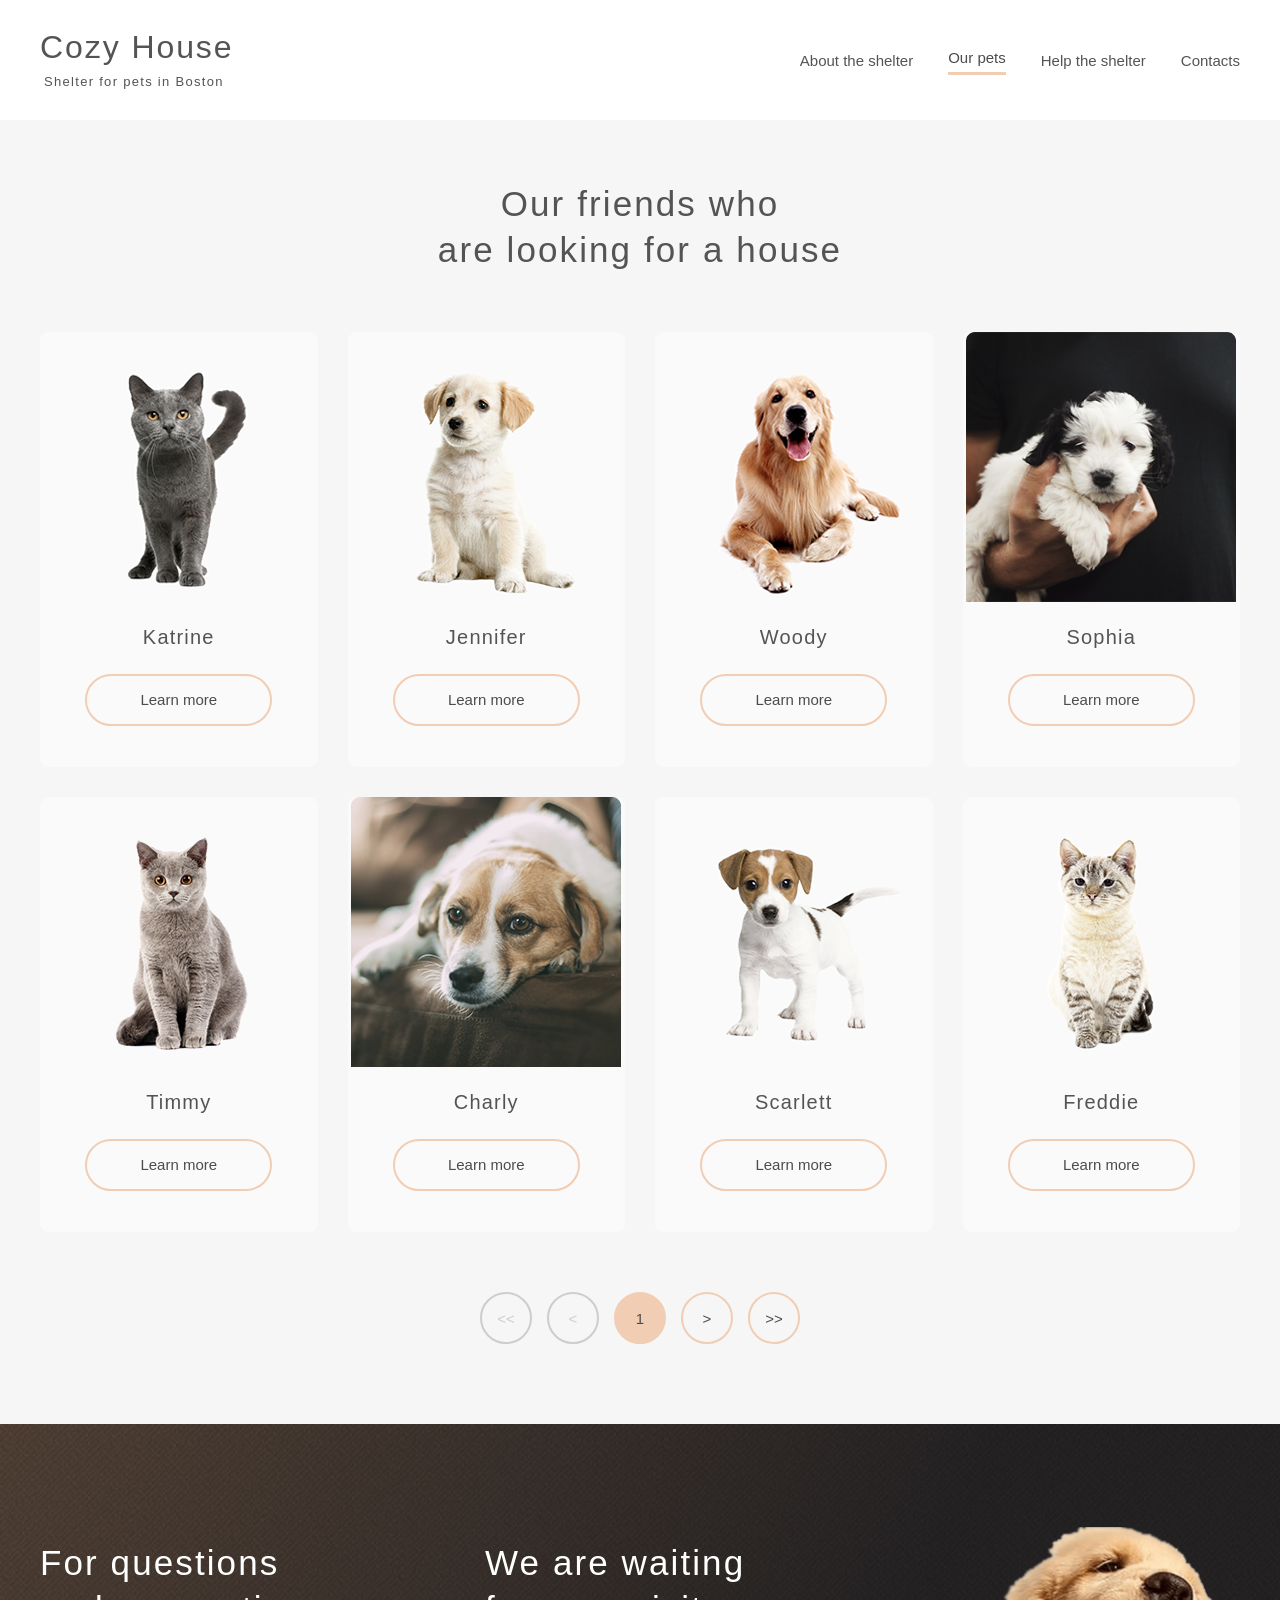
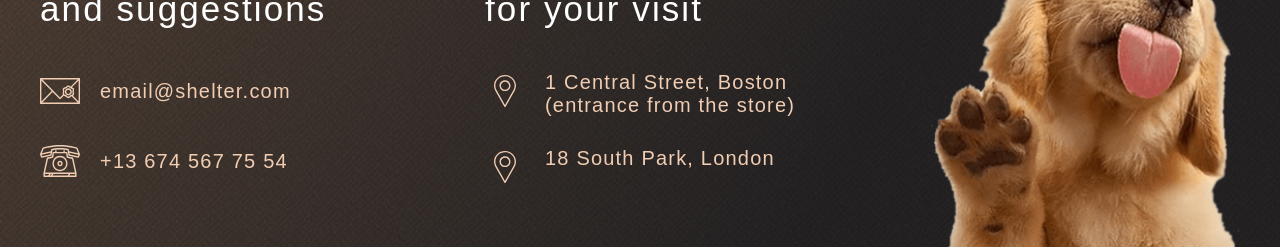
==== commit 776bb934: "Add responsive layout (Part 2)" ====
--- a/pets.html
+++ b/pets.html
@@ -1,13 +1,15 @@
 <!DOCTYPE html>
 <html lang="en">
+
 <head>
     <meta charset="UTF-8">
     <meta name="viewport" content="width=device-width, initial-scale=1.0">
     <title>Our Pets — Cozy House Shelter</title>
-    <link rel="icon" type="image/svg+xml" href="favicon/favicon.svg">
+    <link rel="icon" type="image/svg+xml" href="img/favicon/favicon.ico">
     <link rel="stylesheet" href="css/main.css">
     <link rel="stylesheet" href="css/pets-page.css">
 </head>
+
 <body class="pets-page">
 
     <header class="header header--light header--static" id="top">
@@ -24,6 +26,11 @@
                     <li><a href="#footer" class="nav__link">Contacts</a></li>
                 </ul>
             </nav>
+            <button class="burger" type="button" aria-label="Menu">
+                <span class="burger__line"></span>
+                <span class="burger__line"></span>
+                <span class="burger__line"></span>
+            </button>
         </div>
     </header>
 
@@ -120,9 +127,12 @@
 
 
                 <div class="pagination" role="navigation" aria-label="Pagination">
-                    <button class="pagination__btn pagination__btn--disabled" type="button" aria-label="First page">&lt;&lt;</button>
-                    <button class="pagination__btn pagination__btn--disabled" type="button" aria-label="Previous page">&lt;</button>
-                    <button class="pagination__btn pagination__btn--active" type="button" aria-label="Page 1" aria-current="page">1</button>
+                    <button class="pagination__btn pagination__btn--disabled" type="button"
+                        aria-label="First page">&lt;&lt;</button>
+                    <button class="pagination__btn pagination__btn--disabled" type="button"
+                        aria-label="Previous page">&lt;</button>
+                    <button class="pagination__btn pagination__btn--active" type="button" aria-label="Page 1"
+                        aria-current="page">1</button>
                     <button class="pagination__btn" type="button" aria-label="Next page">&gt;</button>
                     <button class="pagination__btn" type="button" aria-label="Last page">&gt;&gt;</button>
                 </div>
@@ -132,7 +142,7 @@
 
     </main>
 
-   
+
     <footer class="footer" id="footer">
         <div class="container footer__container">
 
@@ -221,4 +231,5 @@
 
     <script src="js/main.js"></script>
 </body>
-</html>
+
+</html>
--- a/css/main.css
+++ b/css/main.css
@@ -18,11 +18,11 @@
     font-family: var(--font-family);
     background-color: var(--color-light-xl);
     color: var(--color-dark-xl);
-    min-width: 1280px;
 }
 
 .container {
-    width: var(--container-width);
+    width: 100%;
+    max-width: var(--container-max-width);
     margin: 0 auto;
     padding: 0 var(--container-padding);
 }
@@ -43,7 +43,12 @@
     padding: 0;
 }
 
-h1, h2, h3, h4, h5, h6 {
+h1,
+h2,
+h3,
+h4,
+h5,
+h6 {
     margin: 0;
 }
 
@@ -68,6 +73,16 @@
     white-space: nowrap;
 }
 
+.btn-size-promo {
+    width: 207px;
+    height: 52px;
+}
+
+.btn-size-friends {
+    width: 261px;
+    height: 52px;
+}
+
 .btn:hover {
     background-color: var(--color-primary-light);
 }
@@ -87,4 +102,4 @@
 
 .btn--filled:active {
     background-color: var(--color-primary);
-}
+}
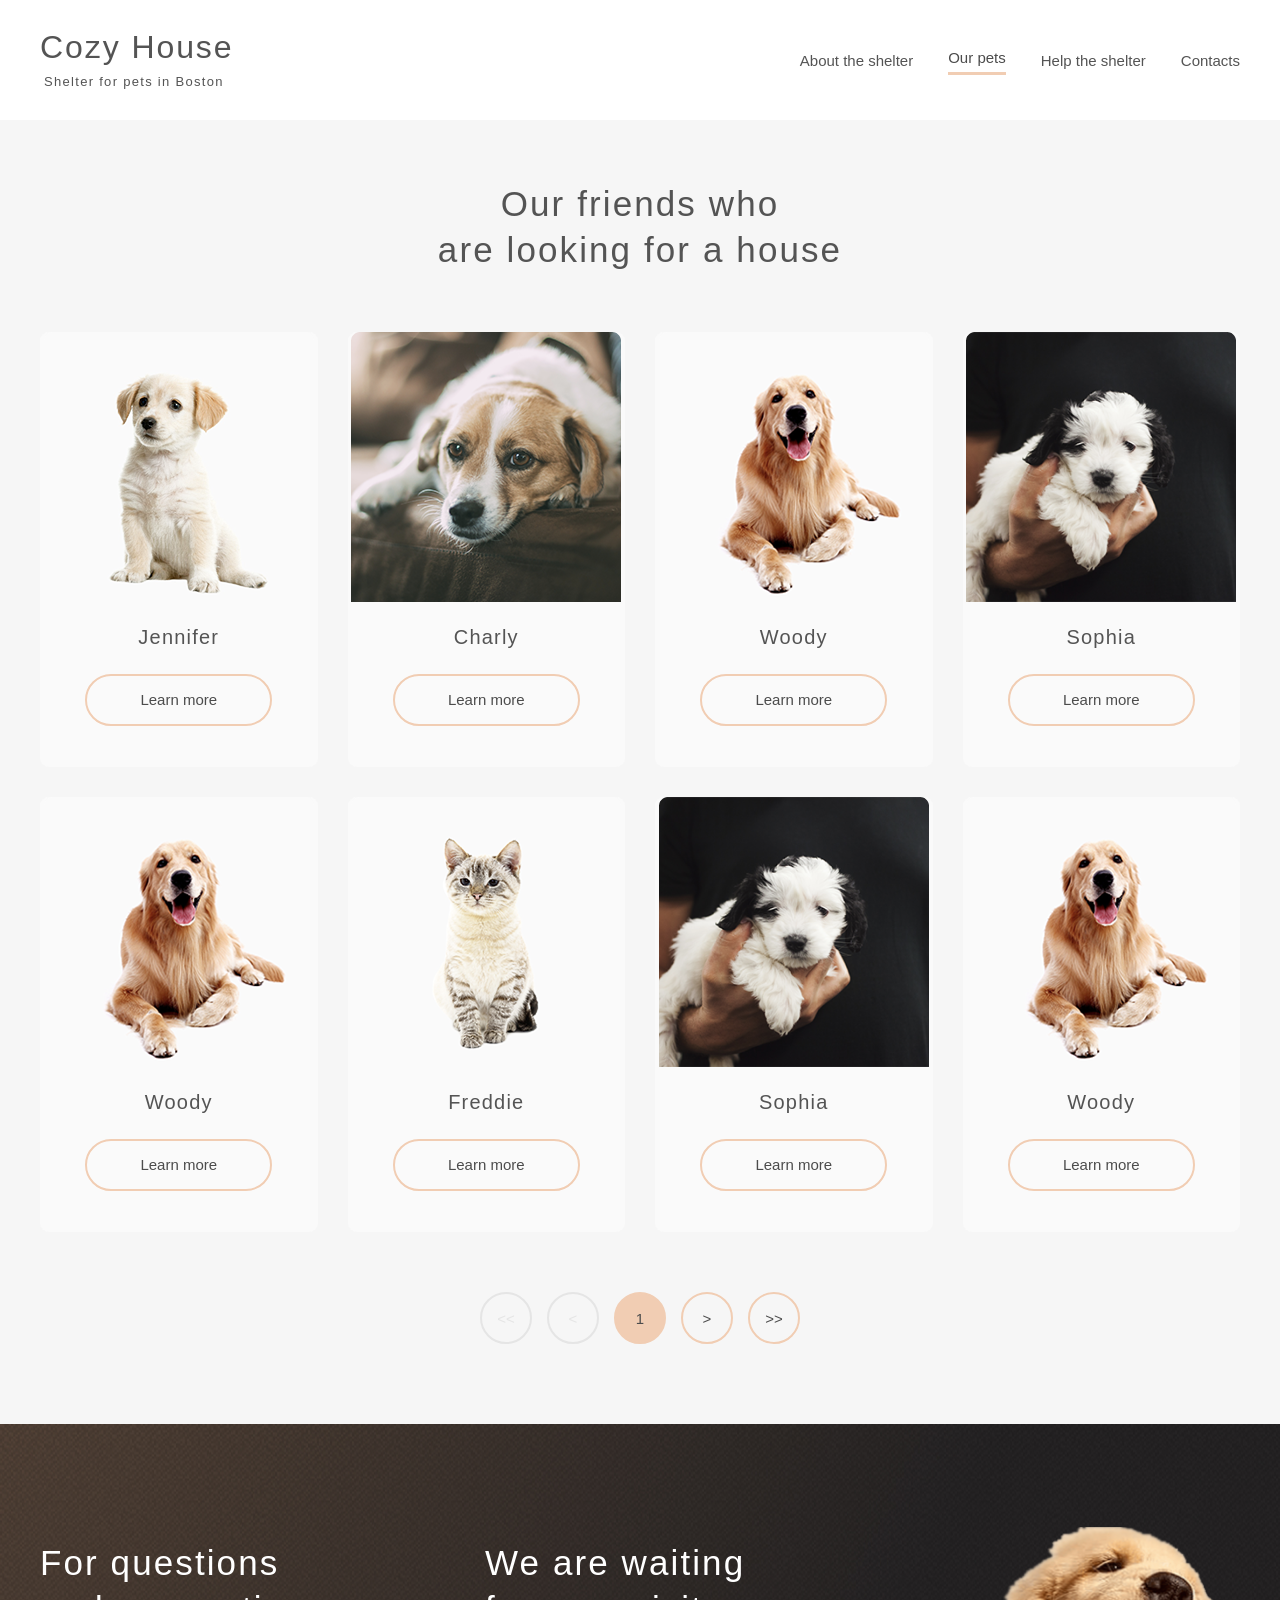
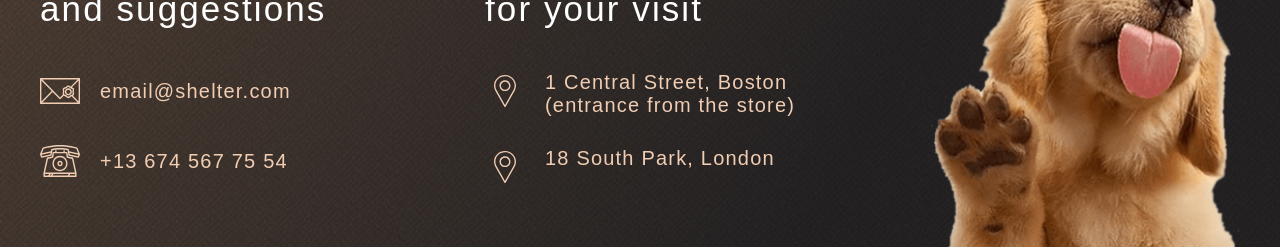
==== commit 9c69d649: "add burger, slider and pagination on pages" ====
--- a/pets.html
+++ b/pets.html
@@ -43,98 +43,13 @@
 
                 <div class="friends__grid">
 
-                    <div class="card">
-                        <div class="card__image">
-                            <img src="img/animals/pets-katrine.png" alt="Katrine the cat" width="270" height="270">
-                        </div>
-                        <div class="card__body">
-                            <h2 class="card__name">Katrine</h2>
-                            <button class="btn card__btn" type="button">Learn more</button>
-                        </div>
-                    </div>
-
-                    <div class="card">
-                        <div class="card__image">
-                            <img src="img/animals/pets-jennifer.png" alt="Jennifer the dog" width="270" height="270">
-                        </div>
-                        <div class="card__body">
-                            <h2 class="card__name">Jennifer</h2>
-                            <button class="btn card__btn" type="button">Learn more</button>
-                        </div>
-                    </div>
-
-                    <div class="card">
-                        <div class="card__image">
-                            <img src="img/animals/pets-woody.png" alt="Woody the dog" width="270" height="270">
-                        </div>
-                        <div class="card__body">
-                            <h2 class="card__name">Woody</h2>
-                            <button class="btn card__btn" type="button">Learn more</button>
-                        </div>
-                    </div>
-
-                    <div class="card">
-                        <div class="card__image">
-                            <img src="img/animals/pets-sophia.png" alt="Sophia the dog" width="270" height="270">
-                        </div>
-                        <div class="card__body">
-                            <h2 class="card__name">Sophia</h2>
-                            <button class="btn card__btn" type="button">Learn more</button>
-                        </div>
-                    </div>
-
-                    <div class="card">
-                        <div class="card__image">
-                            <img src="img/animals/pets-timmy.png" alt="Timmy the cat" width="270" height="270">
-                        </div>
-                        <div class="card__body">
-                            <h2 class="card__name">Timmy</h2>
-                            <button class="btn card__btn" type="button">Learn more</button>
-                        </div>
-                    </div>
-
-                    <div class="card">
-                        <div class="card__image">
-                            <img src="img/animals/pets-charly.png" alt="Charly the dog" width="270" height="270">
-                        </div>
-                        <div class="card__body">
-                            <h2 class="card__name">Charly</h2>
-                            <button class="btn card__btn" type="button">Learn more</button>
-                        </div>
-                    </div>
-
-                    <div class="card">
-                        <div class="card__image">
-                            <img src="img/animals/pets-scarlet.png" alt="Scarlett the dog" width="270" height="270">
-                        </div>
-                        <div class="card__body">
-                            <h2 class="card__name">Scarlett</h2>
-                            <button class="btn card__btn" type="button">Learn more</button>
-                        </div>
-                    </div>
-
-                    <div class="card">
-                        <div class="card__image">
-                            <img src="img/animals/pets-freddiepng.png" alt="Freddie the cat" width="270" height="270">
-                        </div>
-                        <div class="card__body">
-                            <h2 class="card__name">Freddie</h2>
-                            <button class="btn card__btn" type="button">Learn more</button>
-                        </div>
-                    </div>
+                    <!-- card add with JS -->
 
                 </div>
 
 
                 <div class="pagination" role="navigation" aria-label="Pagination">
-                    <button class="pagination__btn pagination__btn--disabled" type="button"
-                        aria-label="First page">&lt;&lt;</button>
-                    <button class="pagination__btn pagination__btn--disabled" type="button"
-                        aria-label="Previous page">&lt;</button>
-                    <button class="pagination__btn pagination__btn--active" type="button" aria-label="Page 1"
-                        aria-current="page">1</button>
-                    <button class="pagination__btn" type="button" aria-label="Next page">&gt;</button>
-                    <button class="pagination__btn" type="button" aria-label="Last page">&gt;&gt;</button>
+                   <!-- add pagination with JS -->
                 </div>
 
             </div>
@@ -230,6 +145,7 @@
     </footer>
 
     <script src="js/main.js"></script>
+    <script src="js/pets-pagination.js"></script>
 </body>
 
 </html>
--- a/css/pets-page.css
+++ b/css/pets-page.css
@@ -23,4 +23,28 @@
 .card__btn {
     width: 187px;
     height: 52px;
+}
+
+.friends__grid {
+    transition: opacity 0.3s ease, transform 0.3s ease;
+}
+
+.friends__grid--leaving {
+    opacity: 0;
+    transform: translateY(10px);
+}
+
+.friends__grid--entering {
+    opacity: 0;
+    transform: translateY(-10px);
+}
+
+.pagination__btn {
+    transition: background-color 0.3s, color 0.3s, opacity 0.3s;
+}
+
+.pagination__btn--disabled {
+    opacity: 0.4;
+    cursor: not-allowed;
+    pointer-events: none;
 }
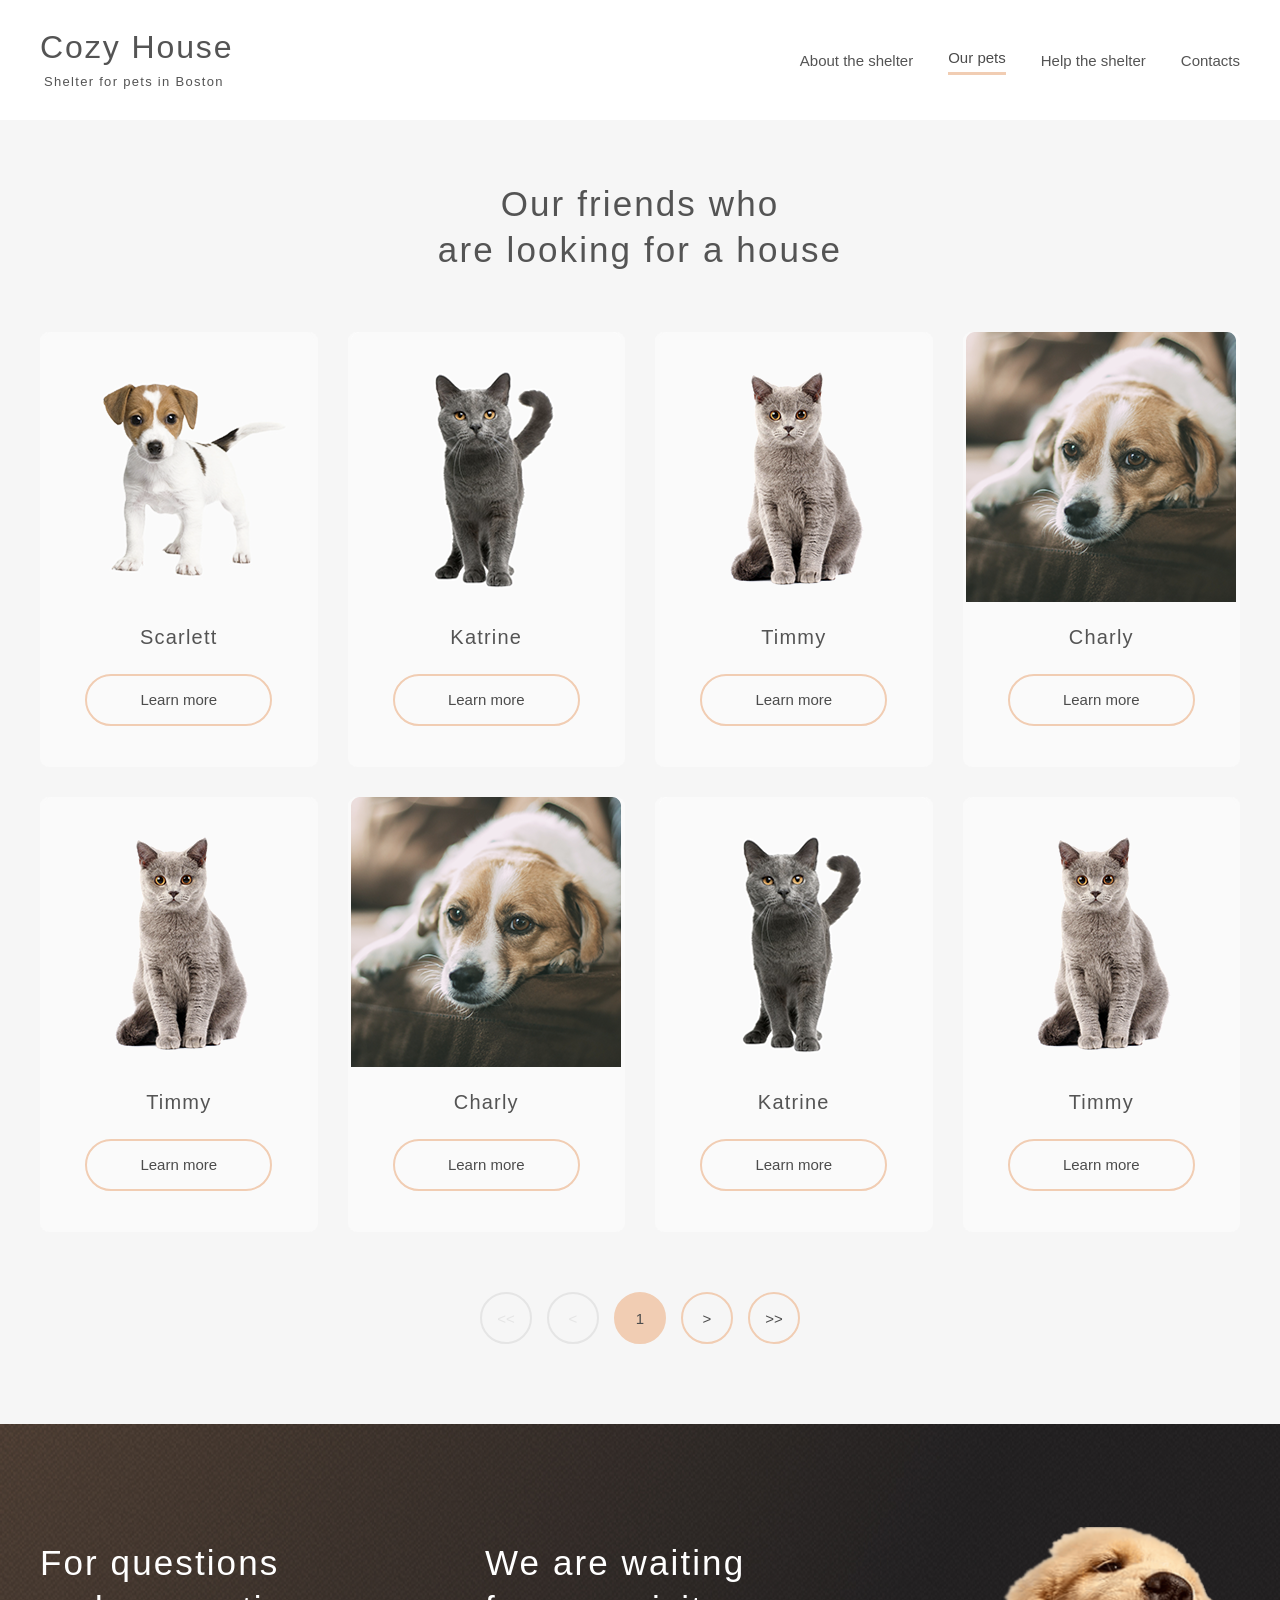
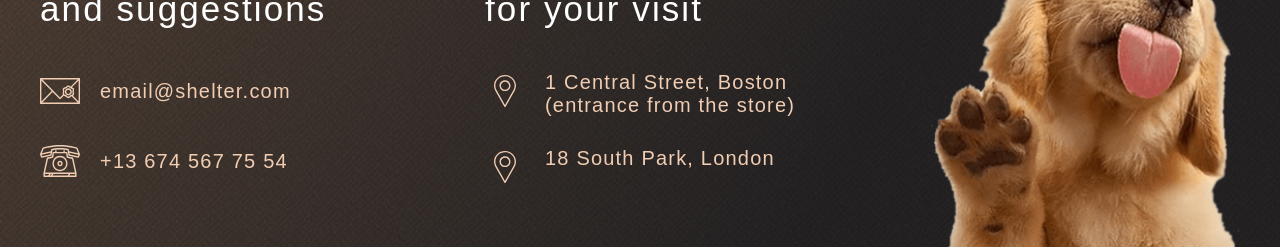
==== commit 1b17a99e: "add popup" ====
--- a/pets.html
+++ b/pets.html
@@ -49,7 +49,7 @@
 
 
                 <div class="pagination" role="navigation" aria-label="Pagination">
-                   <!-- add pagination with JS -->
+                    <!-- add pagination with JS -->
                 </div>
 
             </div>
@@ -144,8 +144,30 @@
 
     </footer>
 
+    <div class="popup-overlay" id="popup-overlay">
+        <div class="popup" id="popup">
+            <button class="popup__close" type="button" id="popup-close" aria-label="Close">&times;</button>
+            <div class="popup__image">
+                <img id="popup-img" src="" alt="">
+            </div>
+            <div class="popup__body">
+                <h3 class="popup__name" id="popup-name"></h3>
+                <p class="popup__row"><span class="popup__label">Type:</span> <span id="popup-type"></span></p>
+                <p class="popup__row"><span class="popup__label">Breed:</span> <span id="popup-breed"></span></p>
+                <p class="popup__row"><span class="popup__label">Age:</span> <span id="popup-age"></span></p>
+                <p class="popup__description" id="popup-description"></p>
+                <p class="popup__row"><span class="popup__label">Inoculations:</span> <span
+                        id="popup-inoculations"></span></p>
+                <p class="popup__row"><span class="popup__label">Diseases:</span> <span id="popup-diseases"></span></p>
+                <p class="popup__row"><span class="popup__label">Parasites:</span> <span id="popup-parasites"></span>
+                </p>
+            </div>
+        </div>
+    </div>
+
     <script src="js/main.js"></script>
     <script src="js/pets-pagination.js"></script>
+    <script src="js/popup.js"></script>
 </body>
 
 </html>
--- a/css/main.css
+++ b/css/main.css
@@ -6,6 +6,9 @@
 @import url("blocks/promo.css");
 @import url("blocks/help.css");
 @import url("blocks/pets.css");
+
+
+@import url("blocks/popup.css");
 
 /* Base */
 *,
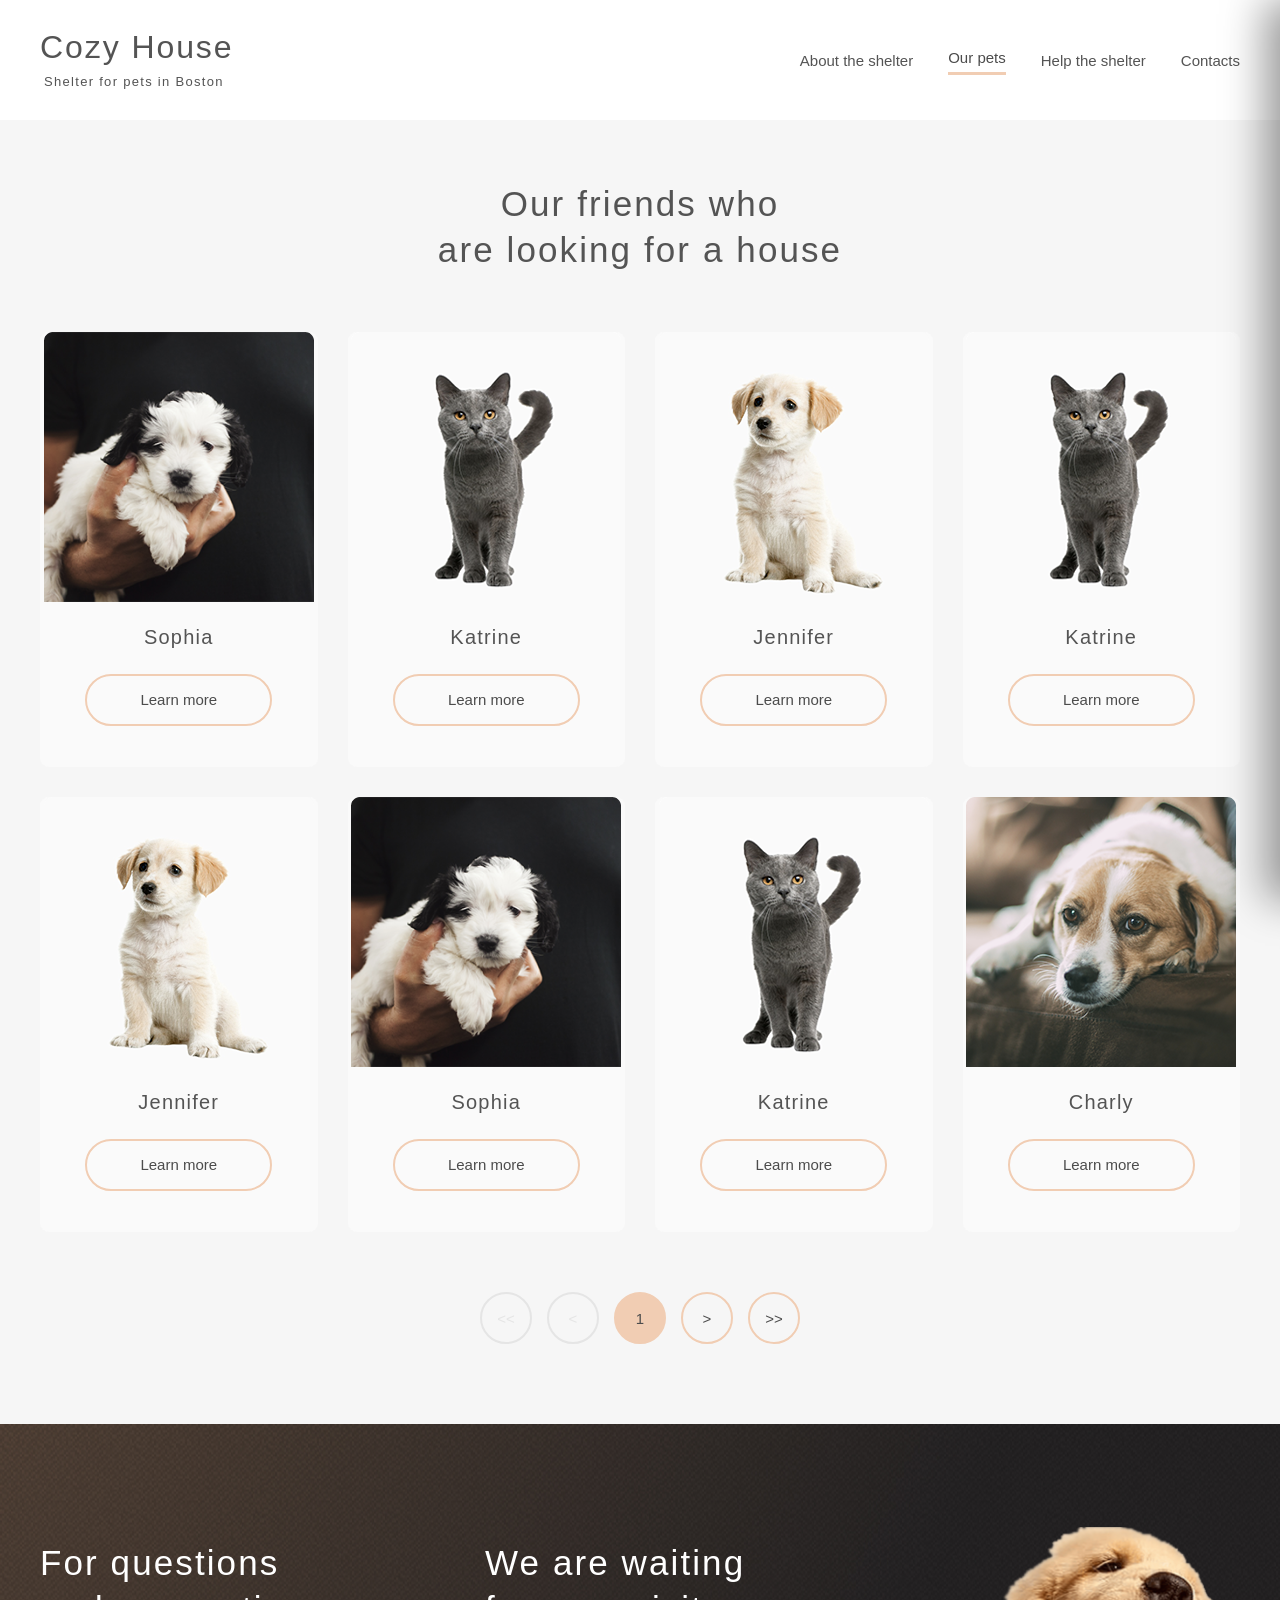
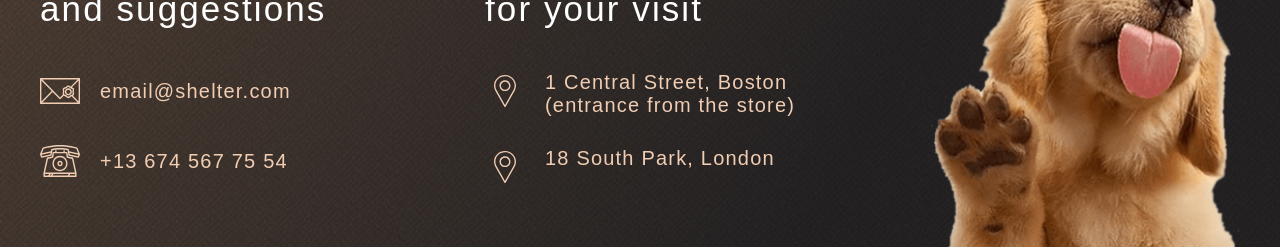
==== commit 265513a5: "change burger functional" ====
--- a/pets.html
+++ b/pets.html
@@ -31,8 +31,19 @@
                 <span class="burger__line"></span>
                 <span class="burger__line"></span>
             </button>
+
+            <div class="mobile-menu" id="mobile-menu">
+                <ul class="mobile-menu__list">
+                    <li><a href="index.html" class="mobile-menu__link">About the shelter</a></li>
+                    <li><a href="pets.html" class="mobile-menu__link mobile-menu__link--active">Our pets</a></li>
+                    <li><a href="index.html#help" class="mobile-menu__link">Help the shelter</a></li>
+                    <li><a href="index.html#footer" class="mobile-menu__link">Contacts</a></li>
+                </ul>
+            </div>
         </div>
     </header>
+
+    <div class="mobile-menu__overlay" id="mobile-menu-overlay"></div>
 
     <main>
 
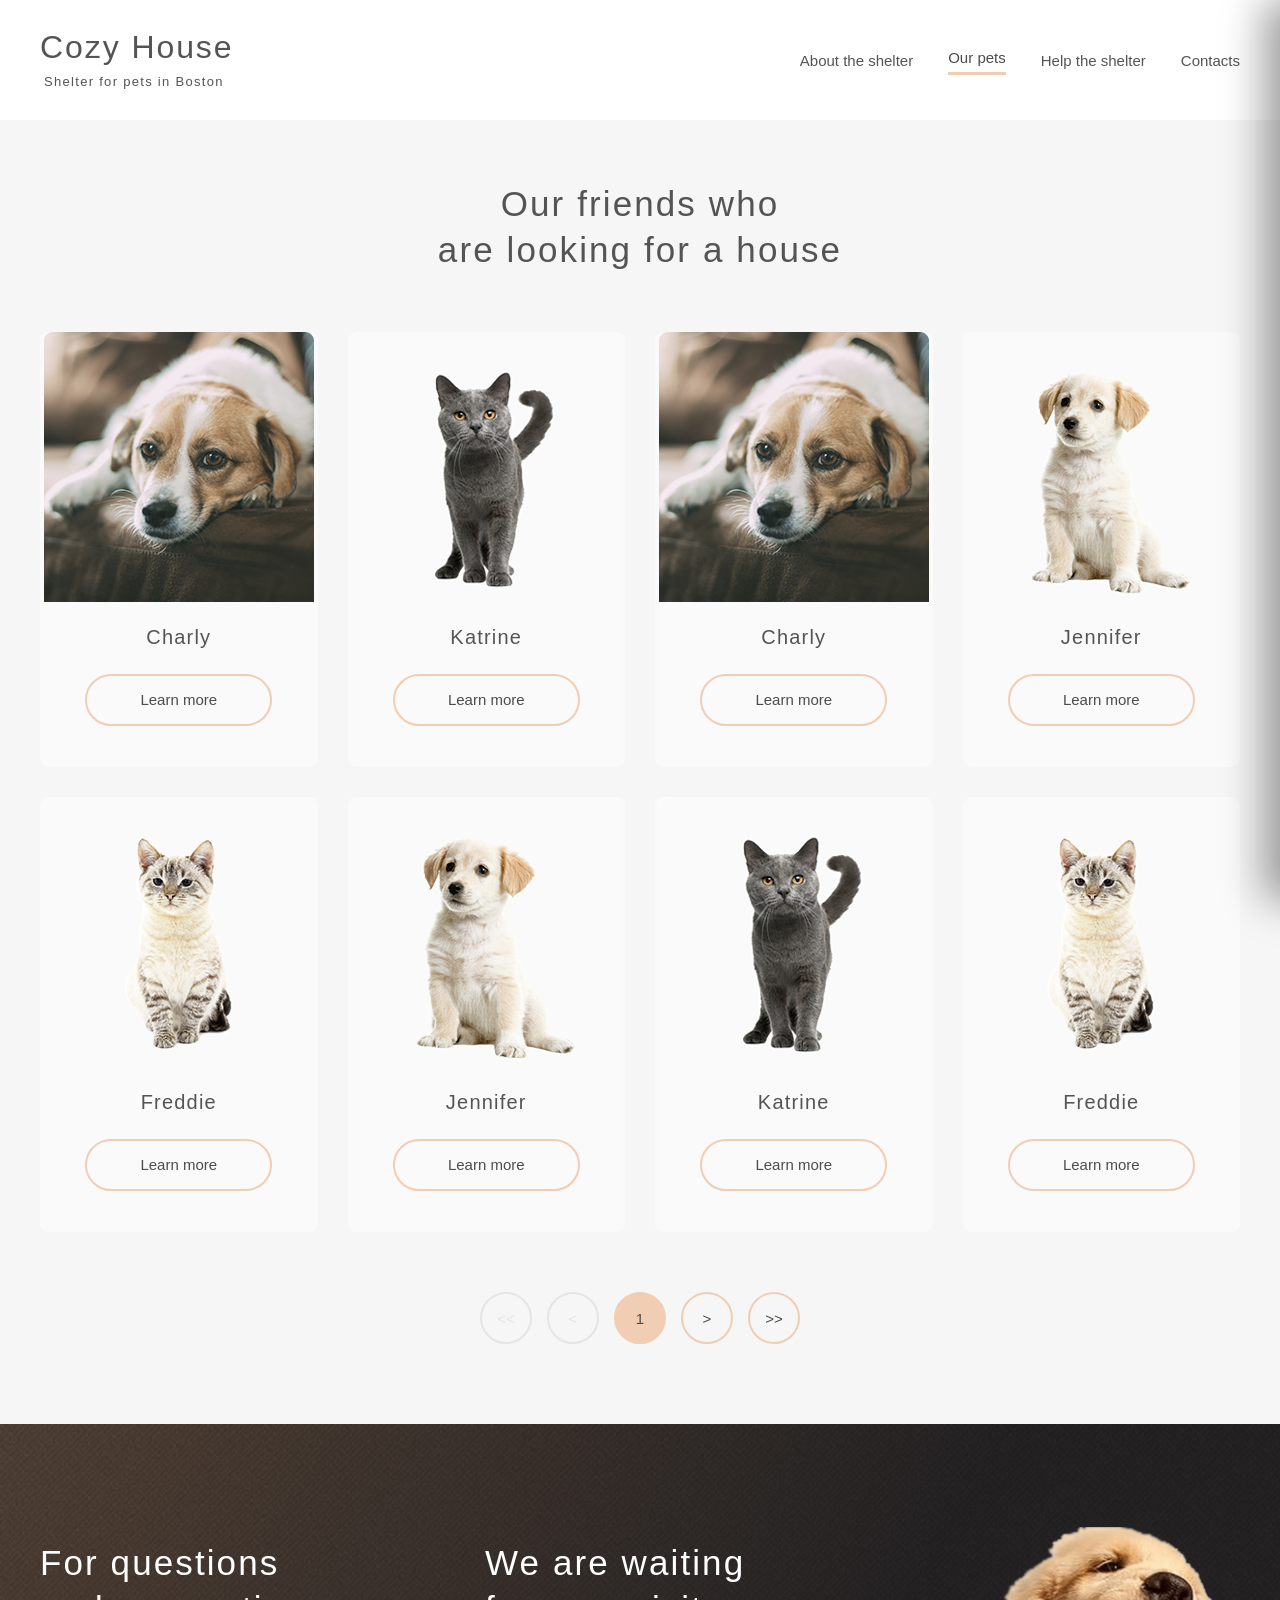
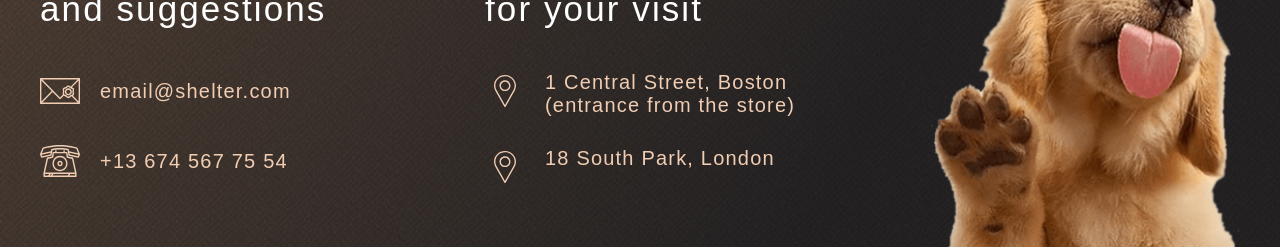
==== commit b3484d8c: "chenge popup styles" ====
--- a/pets.html
+++ b/pets.html
@@ -156,22 +156,29 @@
     </footer>
 
     <div class="popup-overlay" id="popup-overlay">
-        <div class="popup" id="popup">
+        <div class="popup-wrapper">
             <button class="popup__close" type="button" id="popup-close" aria-label="Close">&times;</button>
-            <div class="popup__image">
-                <img id="popup-img" src="" alt="">
-            </div>
-            <div class="popup__body">
-                <h3 class="popup__name" id="popup-name"></h3>
-                <p class="popup__row"><span class="popup__label">Type:</span> <span id="popup-type"></span></p>
-                <p class="popup__row"><span class="popup__label">Breed:</span> <span id="popup-breed"></span></p>
-                <p class="popup__row"><span class="popup__label">Age:</span> <span id="popup-age"></span></p>
-                <p class="popup__description" id="popup-description"></p>
-                <p class="popup__row"><span class="popup__label">Inoculations:</span> <span
-                        id="popup-inoculations"></span></p>
-                <p class="popup__row"><span class="popup__label">Diseases:</span> <span id="popup-diseases"></span></p>
-                <p class="popup__row"><span class="popup__label">Parasites:</span> <span id="popup-parasites"></span>
-                </p>
+            <div class="popup" id="popup">
+                <div class="popup__image">
+                    <img id="popup-img" src="" alt="">
+                </div>
+                <div class="popup__body">
+                    <h3 class="popup__name" id="popup-name"></h3>
+                    <p class="popup__type-breed">
+                        <span id="popup-type"></span> - <span id="popup-breed"></span>
+                    </p>
+                    <p class="popup__description" id="popup-description"></p>
+                    <ul class="popup__list">
+                        <li class="popup__list-item"><span class="popup__label">Age:</span> <span id="popup-age"></span>
+                        </li>
+                        <li class="popup__list-item"><span class="popup__label">Inoculations:</span> <span
+                                id="popup-inoculations"></span></li>
+                        <li class="popup__list-item"><span class="popup__label">Diseases:</span> <span
+                                id="popup-diseases"></span></li>
+                        <li class="popup__list-item"><span class="popup__label">Parasites:</span> <span
+                                id="popup-parasites"></span></li>
+                    </ul>
+                </div>
             </div>
         </div>
     </div>
